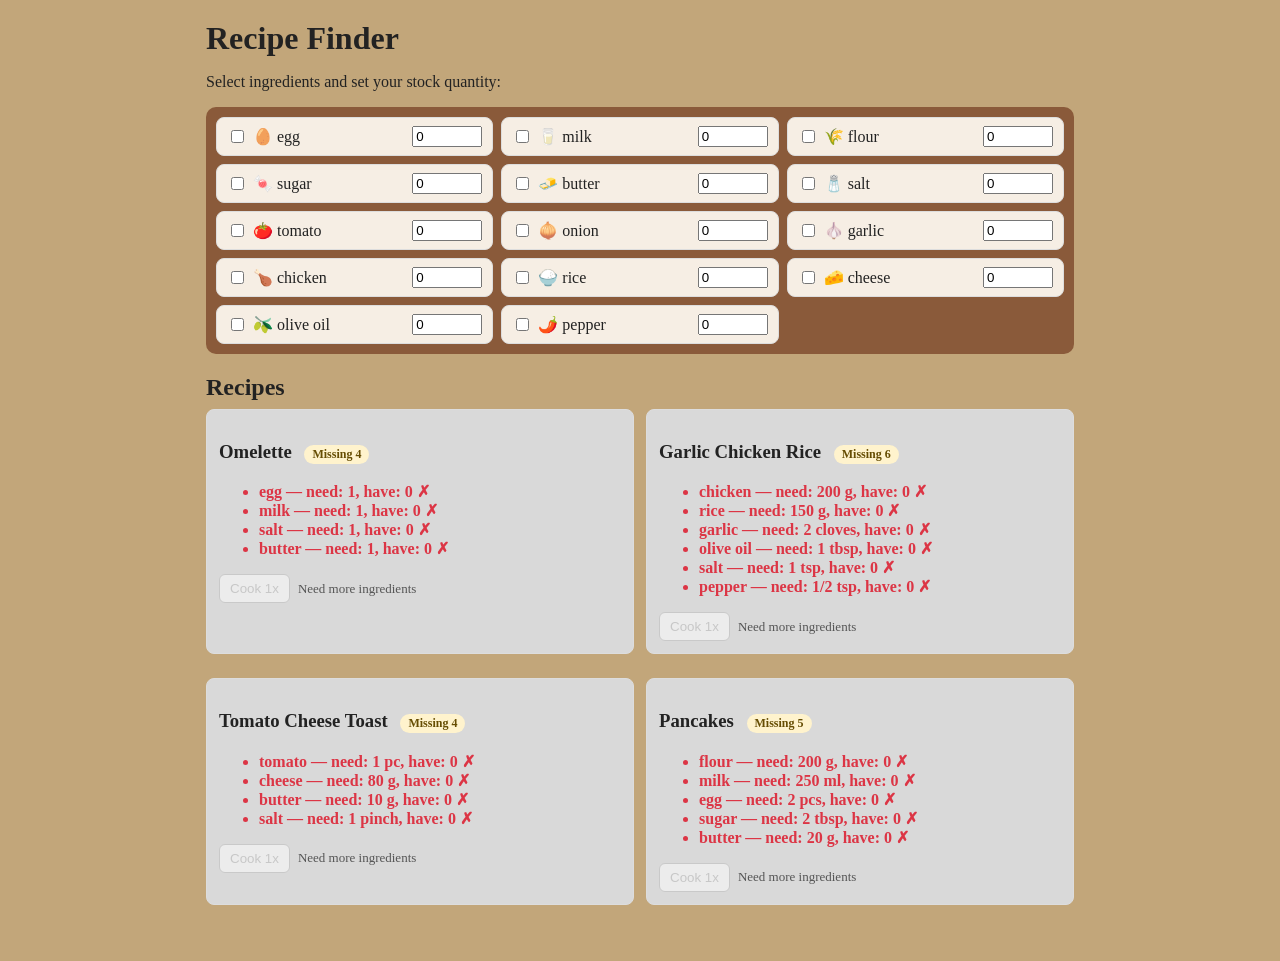
==== index.html @ bb712914 "first commit" ====
<!DOCTYPE html>
<html lang="en">
<head>
  <meta charset="UTF-8" />
  <meta name="viewport" content="width=device-width, initial-scale=1.0" />
  <title>Recipe Finder with Stock</title>

  <link rel="stylesheet" href="style.css" />

</head>
<body>
  <h1>Recipe Finder</h1>
  <p>Select ingredients and set your stock quantity:</p>

  <div id="ingredientList" class="ingredients"></div>

  <h2>Recipes</h2>
  <div id="recipesOutput"></div>
  

<script src="script.js"></script>

</body>
</html>
---- style.css ----
* {
  box-sizing: border-box;
}

body {
  max-width: 900px;
  margin: 20px auto;
  padding: 0 16px 24px;
  background-color: #c2a67a;
  color: #222;
  font-family: Cambria, Cochin, Georgia, Times, "Times New Roman", serif;
}

h1,
h2 {
  margin-bottom: 8px;
}

h1 {
  margin-top: 0;
}

.ingredients {
  display: grid;
  grid-template-columns: repeat(3, minmax(180px, 1fr));
  gap: 8px;
  margin-bottom: 20px;
  padding: 10px;
  border-radius: 10px;
  background-color: #8a5a3a;
}

.ing-row {
  display: flex;
  align-items: center;
  justify-content: space-between;
  gap: 8px;
  border: 1px solid #ddd;
  border-radius: 8px;
  padding: 8px 10px;
  background: #f6eee4;
}

.ing-row label {
  display: flex;
  align-items: center;
  gap: 6px;
}

.ing-row input[type="number"] {
  width: 70px;
}

.recipe {
  border: 1px solid #ddd;
  border-radius: 8px;
  padding: 12px;
  margin-bottom: 12px;
  background-color: #d9d9d9;
}

#recipesOutput {
  display: grid;
  grid-template-columns: repeat(2, minmax(260px, 1fr));
  gap: 12px;
}

.ok {
  color: #198754;
  font-weight: 600;
}

.missing {
  color: #dc3545;
  font-weight: 600;
}

.badge {
  display: inline-block;
  padding: 2px 8px;
  border-radius: 999px;
  font-size: 12px;
  margin-left: 8px;
}

.can-make {
  background: #d1e7dd;
  color: #0f5132;
}

.partial {
  background: #fff3cd;
  color: #664d03;
}

.actions {
  margin-top: 10px;
  display: flex;
  gap: 8px;
  align-items: center;
  flex-wrap: wrap;
}

button {
  padding: 6px 10px;
  border: 1px solid #bbb;
  border-radius: 6px;
  cursor: pointer;
  background: #fff;
}

button:disabled {
  opacity: 0.5;
  cursor: not-allowed;
}

.small {
  color: #555;
  font-size: 13px;
}

@media (max-width: 640px) {
  .ingredients {
    grid-template-columns: 1fr;
  }

  #recipesOutput {
    grid-template-columns: 1fr;
  }
}
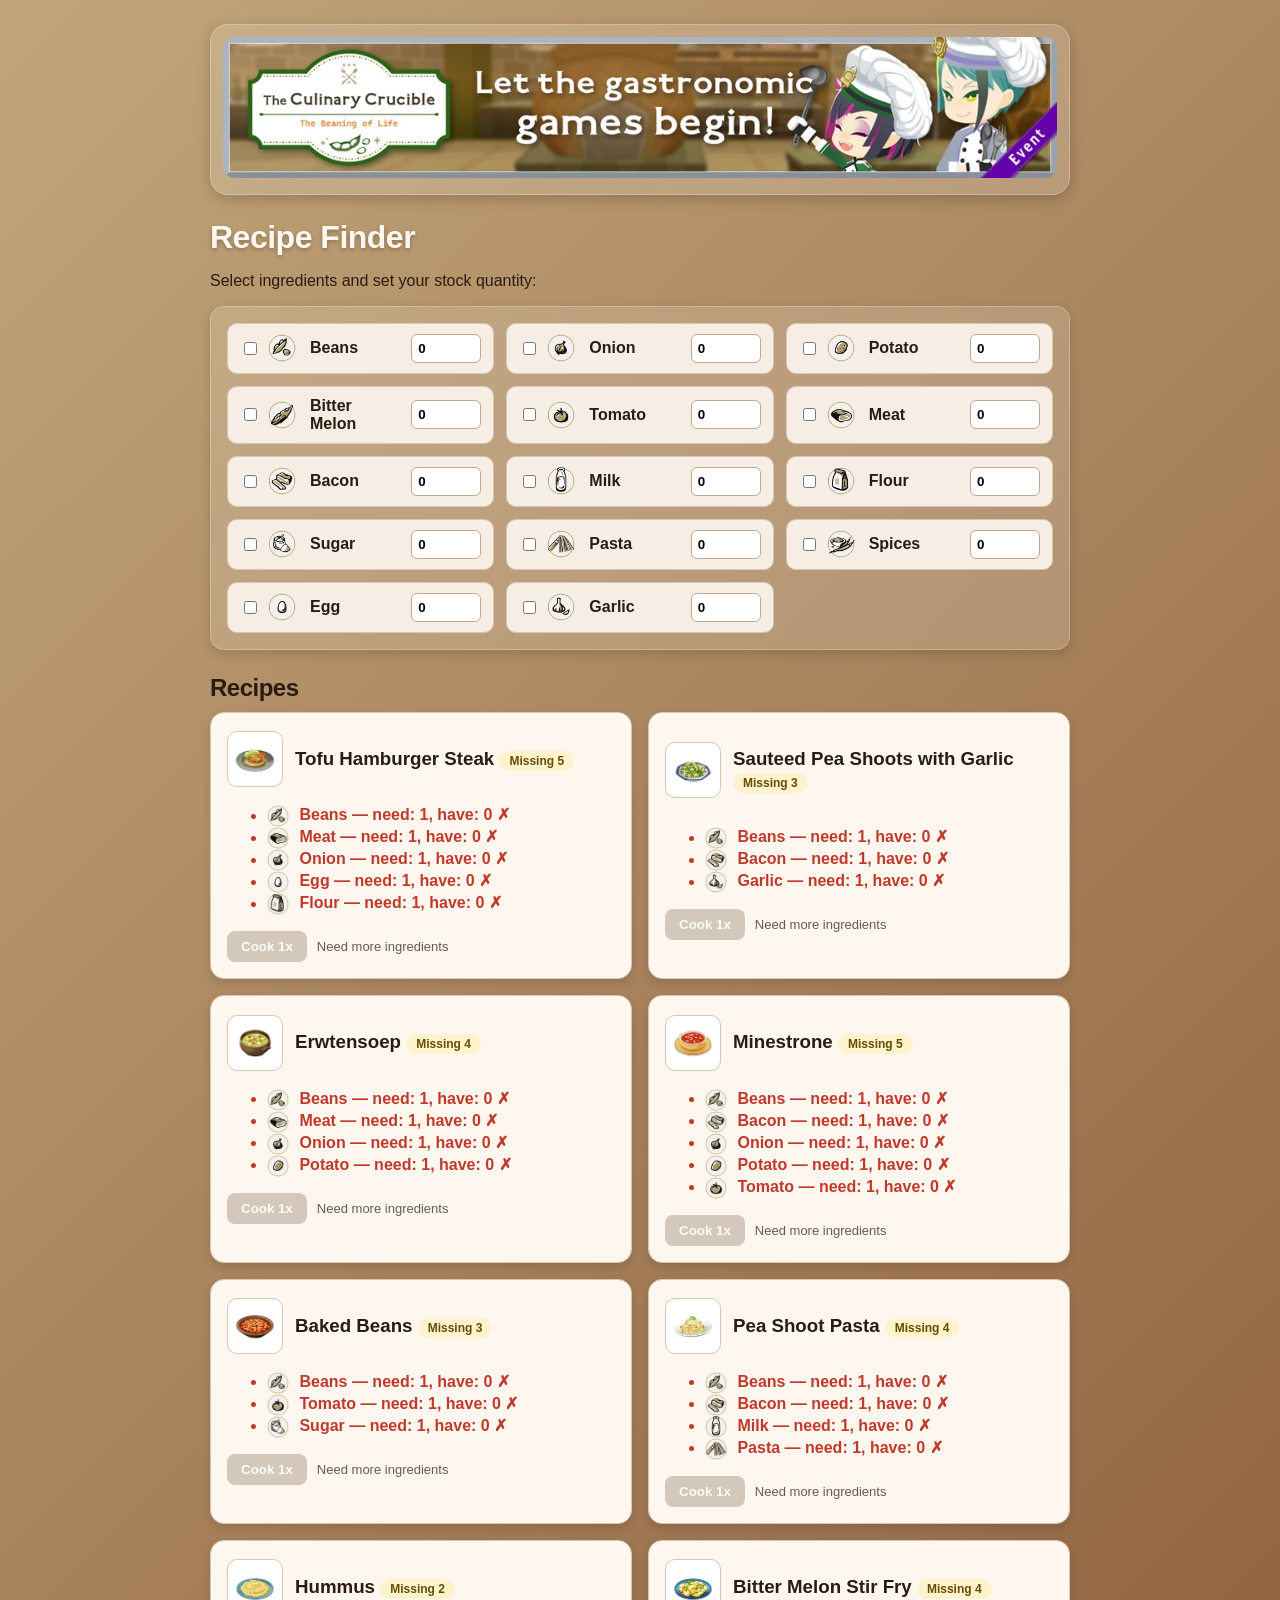
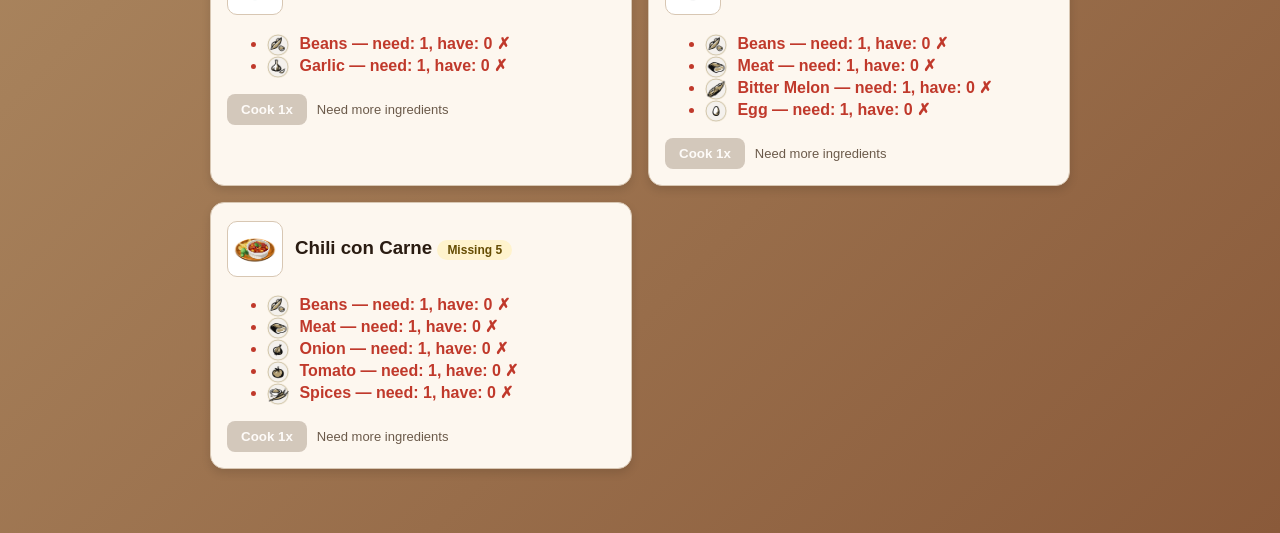
==== commit 41b98b7f: "#" ====
--- a/index.html
+++ b/index.html
@@ -8,6 +8,11 @@
   <link rel="stylesheet" href="style.css" />
 
 </head>
+<header class="glass-header">
+  <img src="img_header/The_Culinary_Crucible_The_Beaning_of_Life.webp" class="header-banner">
+</header>
+
+
 <body>
   <h1>Recipe Finder</h1>
   <p>Select ingredients and set your stock quantity:</p>
--- a/style.css
+++ b/style.css
@@ -1,86 +1,172 @@
+/* ============================
+   RESET & BASE
+   ============================ */
 * {
   box-sizing: border-box;
 }
 
 body {
   max-width: 900px;
-  margin: 20px auto;
-  padding: 0 16px 24px;
-  background-color: #c2a67a;
-  color: #222;
-  font-family: Cambria, Cochin, Georgia, Times, "Times New Roman", serif;
-}
-
-h1,
-h2 {
-  margin-bottom: 8px;
+  margin: 24px auto;
+  padding: 0 20px 40px;
+  background: linear-gradient(135deg, #c2a67a 0%, #8a5a3a 100%);
+  color: #2a1c12;
+  font-family: "Inter", "Segoe UI", sans-serif;
+}
+.glass-header {
+  width: 100%;
+  padding: 12px;
+  border-radius: 18px;
+  background: rgba(255,255,255,0.15);
+  backdrop-filter: blur(10px);
+  border: 1px solid rgba(255,255,255,0.25);
+  margin-bottom: 24px;
+  box-shadow: 0 4px 14px rgba(0,0,0,0.2);
+}
+
+.header-banner {
+  width: 100%;
+  border-radius: 12px;
+  object-fit: cover;
+}
+
+
+/* Titles */
+h1, h2 {
+  margin-bottom: 10px;
+  font-weight: 700;
+  letter-spacing: -0.5px;
 }
 
 h1 {
   margin-top: 0;
-}
-
+  font-size: 2rem;
+  color: #fdf7ef;
+  text-shadow: 0 2px 4px rgba(0,0,0,0.25);
+}
+
+/* ============================
+   INGREDIENT GRID
+   ============================ */
 .ingredients {
   display: grid;
   grid-template-columns: repeat(3, minmax(180px, 1fr));
+  gap: 12px;
+  margin-bottom: 24px;
+  padding: 16px;
+  border-radius: 14px;
+  background: rgba(255,255,255,0.15);
+  backdrop-filter: blur(8px);
+  border: 1px solid rgba(255,255,255,0.25);
+  box-shadow: 0 4px 12px rgba(0,0,0,0.15);
+}
+
+/* Ingredient Row */
+.ing-row {
+  display: flex;
+  align-items: center;
+  justify-content: space-between;
+  gap: 10px;
+  padding: 10px 12px;
+  border-radius: 10px;
+  background: #f6eee4;
+  border: 1px solid #d8c7b3;
+  transition: transform 0.15s ease, box-shadow 0.15s ease;
+}
+
+.ing-row:hover {
+  transform: translateY(-2px);
+  box-shadow: 0 3px 8px rgba(0,0,0,0.15);
+}
+
+.ing-row label {
+  display: flex;
+  align-items: center;
   gap: 8px;
-  margin-bottom: 20px;
-  padding: 10px;
-  border-radius: 10px;
-  background-color: #8a5a3a;
-}
-
-.ing-row {
-  display: flex;
-  align-items: center;
-  justify-content: space-between;
-  gap: 8px;
-  border: 1px solid #ddd;
-  border-radius: 8px;
-  padding: 8px 10px;
-  background: #f6eee4;
-}
-
-.ing-row label {
-  display: flex;
-  align-items: center;
-  gap: 6px;
+  font-weight: 600;
 }
 
 .ing-row input[type="number"] {
   width: 70px;
-}
-
-.recipe {
-  border: 1px solid #ddd;
-  border-radius: 8px;
-  padding: 12px;
-  margin-bottom: 12px;
-  background-color: #d9d9d9;
-}
-
+  padding: 6px;
+  border-radius: 6px;
+  border: 1px solid #bfa88f;
+  background: #fff;
+  font-weight: 600;
+}
+
+/* ============================
+   RECIPE CARDS
+   ============================ */
 #recipesOutput {
   display: grid;
   grid-template-columns: repeat(2, minmax(260px, 1fr));
+  gap: 16px;
+}
+
+.recipe {
+  background: #fdf7ef;
+  border-radius: 14px;
+  padding: 16px;
+  border: 1px solid #d8c7b3;
+  box-shadow: 0 4px 10px rgba(0,0,0,0.12);
+  transition: transform 0.15s ease, box-shadow 0.15s ease;
+}
+
+.recipe:hover {
+  transform: translateY(-3px);
+  box-shadow: 0 6px 14px rgba(0,0,0,0.18);
+}
+
+/* Recipe Header */
+.recipe-header {
+  display: flex;
+  align-items: center;
   gap: 12px;
-}
-
+  margin-bottom: 10px;
+}
+
+.recipe-icon {
+  width: 56px;
+  height: 56px;
+  object-fit: contain;
+  border-radius: 10px;
+  background: #fff;
+  padding: 4px;
+  border: 1px solid #d8c7b3;
+}
+
+/* Ingredient icons inside recipe */
+.ing-icon-small {
+  width: 22px;
+  height: 22px;
+  object-fit: contain;
+  margin-right: 6px;
+  vertical-align: middle;
+}
+
+/* ============================
+   STATUS COLORS
+   ============================ */
 .ok {
-  color: #198754;
+  color: #1f7a45;
   font-weight: 600;
 }
 
 .missing {
-  color: #dc3545;
-  font-weight: 600;
-}
-
+  color: #c0392b;
+  font-weight: 600;
+}
+
+/* ============================
+   BADGES
+   ============================ */
 .badge {
   display: inline-block;
-  padding: 2px 8px;
+  padding: 3px 10px;
   border-radius: 999px;
   font-size: 12px;
-  margin-left: 8px;
+  font-weight: 700;
 }
 
 .can-make {
@@ -93,32 +179,62 @@
   color: #664d03;
 }
 
+/* ============================
+   ACTIONS
+   ============================ */
 .actions {
-  margin-top: 10px;
-  display: flex;
-  gap: 8px;
+  margin-top: 12px;
+  display: flex;
+  gap: 10px;
   align-items: center;
   flex-wrap: wrap;
 }
 
 button {
-  padding: 6px 10px;
-  border: 1px solid #bbb;
-  border-radius: 6px;
+  padding: 8px 14px;
+  border-radius: 8px;
+  border: none;
   cursor: pointer;
-  background: #fff;
+  background: #8a5a3a;
+  color: #fff;
+  font-weight: 700;
+  transition: background 0.2s ease, transform 0.15s ease;
+}
+
+button:hover:not(:disabled) {
+  background: #6e452c;
+  transform: translateY(-2px);
 }
 
 button:disabled {
-  opacity: 0.5;
+  background: #b8a99a;
   cursor: not-allowed;
+  opacity: 0.6;
 }
 
 .small {
-  color: #555;
+  color: #6b5a4a;
   font-size: 13px;
 }
 
+/* ============================
+   ICONS
+   ============================ */
+.ing-emoji {
+  font-size: 22px;
+  margin-right: 6px;
+}
+
+.ing-icon {
+  width: 28px;
+  height: 28px;
+  object-fit: contain;
+  margin-right: 6px;
+}
+
+/* ============================
+   RESPONSIVE
+   ============================ */
 @media (max-width: 640px) {
   .ingredients {
     grid-template-columns: 1fr;
@@ -127,4 +243,4 @@
   #recipesOutput {
     grid-template-columns: 1fr;
   }
-}+}
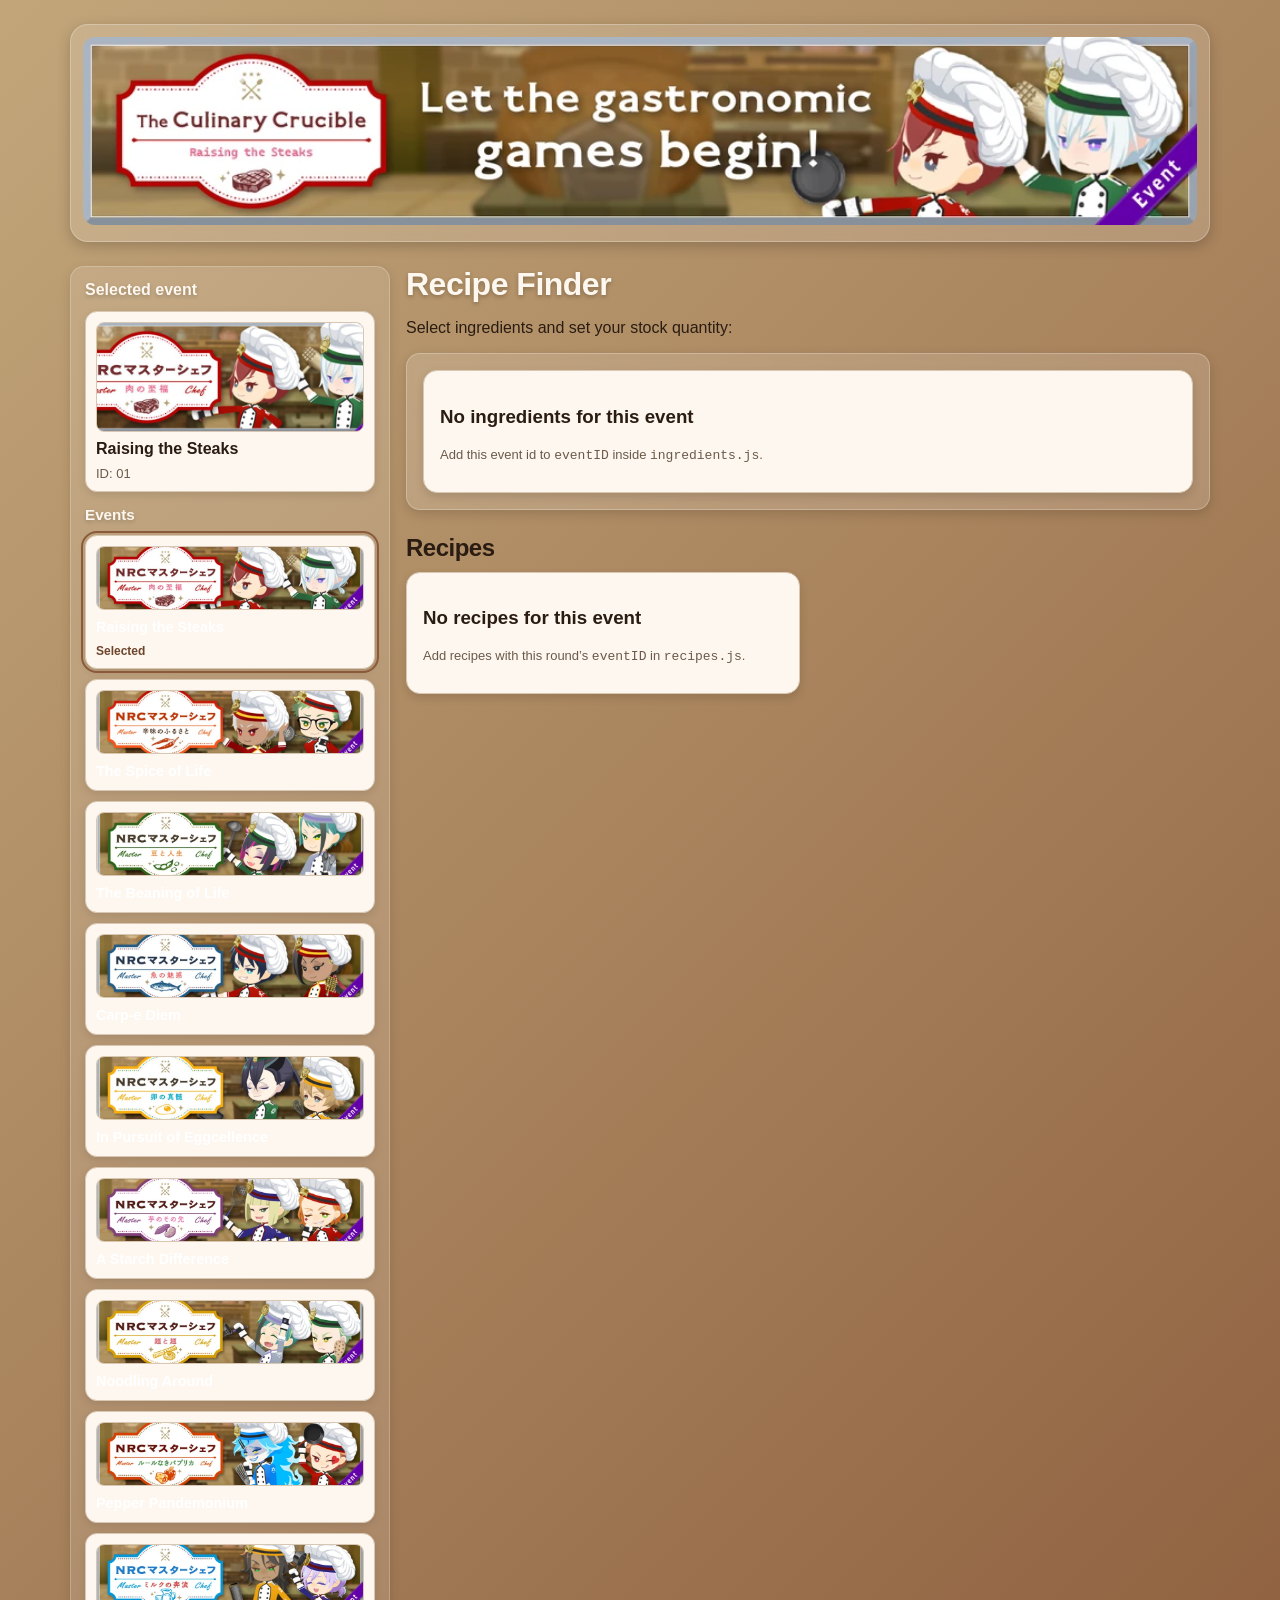
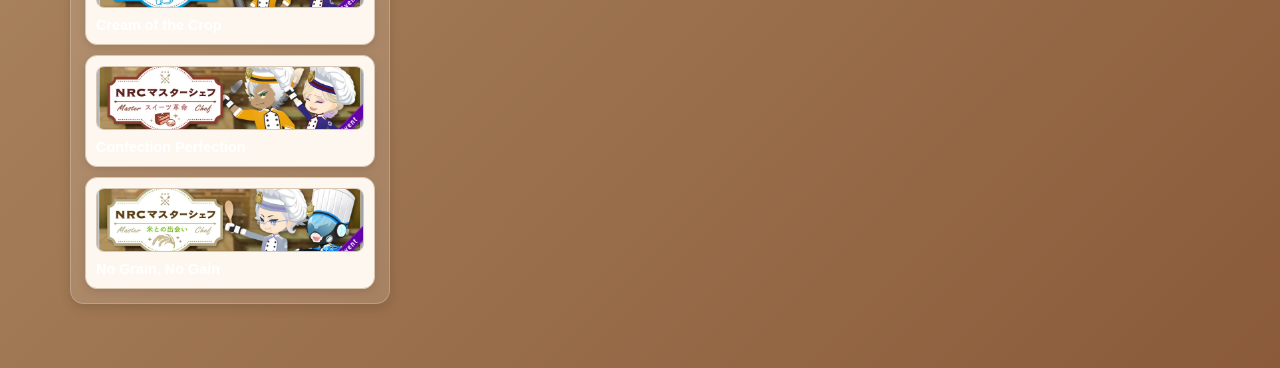
==== commit c86132fa: "#" ====
--- a/index.html
+++ b/index.html
@@ -8,21 +8,40 @@
   <link rel="stylesheet" href="style.css" />
 
 </head>
-<header class="glass-header">
-  <img src="img_header/The_Culinary_Crucible_The_Beaning_of_Life.webp" class="header-banner">
+<body id="page-base">
+<header id="guide-banner" class="glass-header">
+  <img id="headerBanner" src="img_header/3_The_Culinary_Crucible_-_The_Beaning_of_Life.webp" class="header-banner" alt="">
 </header>
 
+  <div class="app-layout">
+    <aside id="selectedEventPanel" class="side-panel" aria-label="Selected event">
+      <div class="side-panel-inner">
+        <div class="side-panel-title">Selected event</div>
+        <div id="selectedEventLocked" class="locked-card"></div>
 
-<body>
-  <h1>Recipe Finder</h1>
-  <p>Select ingredients and set your stock quantity:</p>
+        <div class="side-panel-title side-panel-title-small">Events</div>
+        <div id="eventsGrid" class="events-grid events-grid--side"></div>
+      </div>
+    </aside>
 
-  <div id="ingredientList" class="ingredients"></div>
+    <main id="guide-main">
+      <h1 id="guide-page-title">Recipe Finder</h1>
 
-  <h2>Recipes</h2>
-  <div id="recipesOutput"></div>
+      <section id="guide-ingredients" aria-labelledby="stock-intro">
+        <p id="stock-intro">Select ingredients and set your stock quantity:</p>
+        <div id="ingredientList" class="ingredients"></div>
+      </section>
+
+      <section id="guide-recipes" aria-labelledby="recipes-heading">
+        <h2 id="recipes-heading">Recipes</h2>
+        <div id="recipesOutput"></div>
+      </section>
+    </main>
+  </div>
   
 
+<script src="ingredients.js"></script>
+<script src="events.js"></script>
 <script src="script.js"></script>
 
 </body>
--- a/style.css
+++ b/style.css
@@ -6,12 +6,68 @@
 }
 
 body {
-  max-width: 900px;
+  max-width: 1180px;
   margin: 24px auto;
   padding: 0 20px 40px;
   background: linear-gradient(135deg, #c2a67a 0%, #8a5a3a 100%);
   color: #2a1c12;
   font-family: "Inter", "Segoe UI", sans-serif;
+}
+
+.app-layout {
+  display: grid;
+  grid-template-columns: 320px 1fr;
+  gap: 16px;
+  align-items: start;
+}
+
+.side-panel {
+  position: sticky;
+  top: 18px;
+}
+
+.side-panel-inner {
+  border-radius: 14px;
+  background: rgba(255, 255, 255, 0.12);
+  border: 1px solid rgba(255, 255, 255, 0.22);
+  box-shadow: 0 4px 12px rgba(0, 0, 0, 0.12);
+  padding: 14px;
+}
+
+.side-panel-title {
+  font-weight: 800;
+  color: #fdf7ef;
+  text-shadow: 0 2px 4px rgba(0, 0, 0, 0.2);
+  margin-bottom: 12px;
+}
+
+.side-panel-title-small {
+  margin-top: 14px;
+  font-size: 0.95rem;
+}
+
+.locked-card {
+  background: #fdf7ef;
+  border-radius: 12px;
+  border: 1px solid #d8c7b3;
+  box-shadow: 0 3px 8px rgba(0, 0, 0, 0.1);
+  padding: 10px;
+  display: flex;
+  flex-direction: column;
+  gap: 8px;
+}
+
+.locked-card-image {
+  width: 100%;
+  height: 110px;
+  object-fit: cover;
+  border-radius: 8px;
+  border: 1px solid #d8c7b3;
+  background: #fff;
+}
+
+.locked-card-title {
+  font-weight: 800;
 }
 .glass-header {
   width: 100%;
@@ -236,6 +292,14 @@
    RESPONSIVE
    ============================ */
 @media (max-width: 640px) {
+  .app-layout {
+    grid-template-columns: 1fr;
+  }
+
+  .side-panel {
+    position: static;
+  }
+
   .ingredients {
     grid-template-columns: 1fr;
   }
@@ -244,3 +308,100 @@
     grid-template-columns: 1fr;
   }
 }
+
+/* ============================
+   EVENTS GALLERY (multi-round nav)
+   ============================ */
+.events-section {
+  margin-bottom: 28px;
+  padding: 16px;
+  border-radius: 14px;
+  background: rgba(255, 255, 255, 0.12);
+  border: 1px solid rgba(255, 255, 255, 0.22);
+  box-shadow: 0 4px 12px rgba(0, 0, 0, 0.12);
+}
+
+.events-section h2 {
+  color: #fdf7ef;
+  text-shadow: 0 2px 4px rgba(0, 0, 0, 0.2);
+  margin-top: 0;
+}
+
+.events-grid {
+  display: grid;
+  grid-template-columns: repeat(auto-fill, minmax(200px, 1fr));
+  gap: 14px;
+}
+
+/* Left-side selector list */
+.events-grid--side {
+  grid-template-columns: 1fr;
+  gap: 10px;
+}
+
+.event-card,
+.event-card-btn {
+  display: flex;
+  flex-direction: column;
+  gap: 8px;
+  padding: 10px;
+  border-radius: 12px;
+  background: #fdf7ef;
+  border: 1px solid #d8c7b3;
+  box-shadow: 0 3px 8px rgba(0, 0, 0, 0.1);
+  transition: transform 0.15s ease, box-shadow 0.15s ease;
+}
+
+.event-card-btn {
+  width: 100%;
+  text-align: left;
+  cursor: pointer;
+}
+
+.events-grid--side .event-card-btn {
+  padding: 10px;
+}
+
+.events-grid--side .event-card-badge {
+  align-self: flex-start;
+}
+
+.event-card-btn:hover {
+  transform: translateY(-3px);
+  box-shadow: 0 6px 14px rgba(0, 0, 0, 0.16);
+}
+
+.event-card.is-current,
+.event-card-btn.is-current {
+  outline: 2px solid #8a5a3a;
+  outline-offset: 2px;
+}
+
+.event-card-image {
+  width: 100%;
+  height: 100px;
+  object-fit: cover;
+  border-radius: 8px;
+  border: 1px solid #d8c7b3;
+  background: #fff;
+}
+
+.events-grid--side .event-card-image {
+  height: 64px;
+}
+
+.events-grid--side .event-card-title {
+  font-size: 0.9rem;
+}
+
+.event-card-title {
+  font-weight: 700;
+  font-size: 0.95rem;
+  line-height: 1.25;
+}
+
+.event-card-badge {
+  font-size: 12px;
+  font-weight: 700;
+  color: #6e452c;
+}
